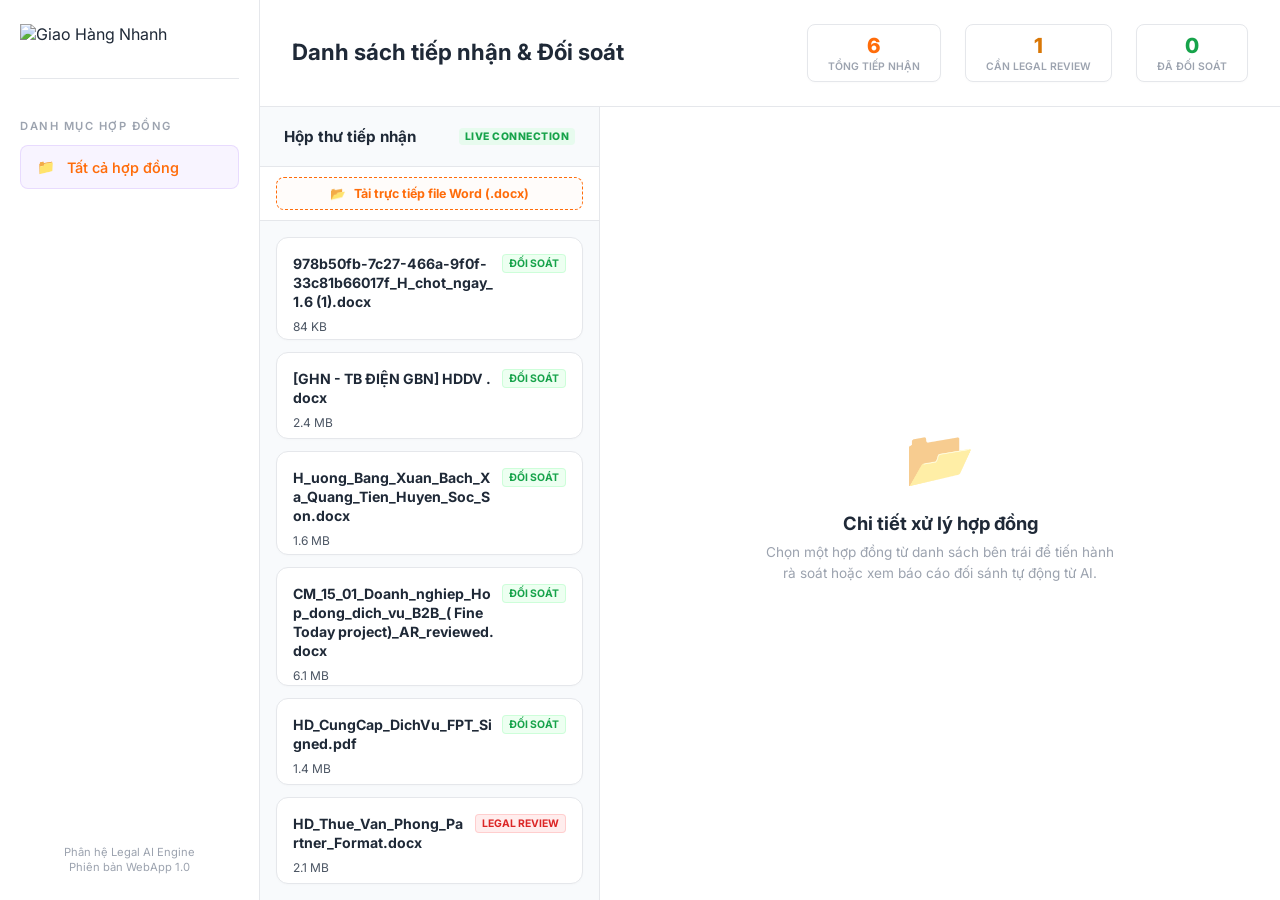
==== index.html @ 80d5a512 "Update template selector labels and map keys to simplified names" ====
<!DOCTYPE html>
<html lang="vi">
<head>
  <meta charset="UTF-8">
  <meta name="viewport" content="width=device-width, initial-scale=1.0">
  <title>GHN Legal AI - Hệ thống đối soát hợp đồng</title>
  <meta name="description" content="Trung tâm quản lý tập trung, tự động phân loại và đối soát hợp đồng thông minh bằng trí tuệ nhân tạo.">
  <link rel="stylesheet" href="styles.css">
</head>
<body>

  <div class="app-container">
    
    <!-- Sidebar Navigation -->
    <aside>
      <div class="brand">
        <!-- Official GHN Logo -->
        <img src="https://cdn.hstatic.net/themes/200000472237/1001423864/14/logo.png?v=2850" alt="Giao Hàng Nhanh" style="height: 38px; width: auto; object-fit: contain;">
      </div>

      <nav>
        <p class="section-title">Danh mục Hợp đồng</p>
        <ul class="nav-menu">
          <li class="active" data-filter="all">
            <button><span>📁</span> Tất cả hợp đồng</button>
          </li>
        </ul>
      </nav>

      <div class="sidebar-footer">
        <p>Phân hệ Legal AI Engine</p>
        <p>Phiên bản WebApp 1.0</p>
      </div>
    </aside>

    <!-- Main Workspace -->
    <main>
      
      <!-- Top Header -->
      <header>
        <div class="header-title">
          <h1>Danh sách tiếp nhận & Đối soát</h1>
        </div>
        
        <div class="stats-overview">
          <div class="stat-box">
            <span class="stat-num" id="total-cnt">0</span>
            <span class="stat-lbl">Tổng tiếp nhận</span>
          </div>
          <div class="stat-box warning">
            <span class="stat-num" id="a-cnt">0</span>
            <span class="stat-lbl">Cần Legal Review</span>
          </div>
          <div class="stat-box success">
            <span class="stat-num" id="b-cnt">0</span>
            <span class="stat-lbl">Đã đối soát</span>
          </div>
        </div>
      </header>

      <!-- Grid layout: Left is List, Right is Work Panel (Compare/Review Details) -->
      <div class="dashboard-grid">
        
        <!-- Left Panel: Received Contracts List -->
        <section class="list-section" aria-label="Danh sách hợp đồng tiếp nhận">
          <div class="section-header">
            <h3>Hộp thư tiếp nhận</h3>
            <span class="live-indicator">LIVE CONNECTION</span>
          </div>
          
          <!-- Direct Word (.docx) File Upload Box -->
          <div class="upload-box-container" style="padding: 10px 16px; border-bottom: 1px solid var(--border-color); background: #ffffff;">
            <label for="docx-upload-input" class="btn-docx-upload" style="display: flex; align-items: center; justify-content: center; gap: 8px; cursor: pointer; width: 100%; text-align: center; border: 1px dashed var(--accent); background: rgba(255, 108, 10, 0.02); color: var(--accent); padding: 8px 12px; border-radius: 8px; font-weight: 700; font-size: 0.78rem; transition: var(--transition);">
              <span>📂</span> Tải trực tiếp file Word (.docx)
            </label>
            <input type="file" id="docx-upload-input" accept=".docx" style="display: none;" />
          </div>

          <div class="contracts-list" id="contracts-list-container">
            <!-- Dynamic contract list items -->
          </div>
        </section>

        <!-- Right Panel: Detailed Work Area -->
        <section class="work-section" aria-label="Chi tiết xử lý và so sánh">
          
          <!-- Default Empty State -->
          <div class="work-empty-state" id="work-empty-state">
            <div class="empty-icon">📂</div>
            <h3>Chi tiết xử lý hợp đồng</h3>
            <p>Chọn một hợp đồng từ danh sách bên trái để tiến hành rà soát hoặc xem báo cáo đối sánh tự động từ AI.</p>
          </div>

          <!-- Group A: Legal Review Needed Panel -->
          <div class="review-panel-a" id="panel-group-a" style="display: none;">
            <div class="panel-header">
              <span class="badge badge-danger">NHÓM (A) • CẦN LEGAL REVIEW</span>
              <h2 id="review-title-a">Hợp đồng mẫu đối tác</h2>
            </div>
            
            <div class="panel-body">
              <div class="warning-box">
                <h4>Lý do AI phân loại vào Nhóm (a):</h4>
                <p id="review-reason-a"></p>
              </div>

              <div class="workflow-status">
                <h3>Nhật ký hành động tự động (Workflow)</h3>
                <div class="timeline" id="review-timeline-a">
                  <!-- Notifications status -->
                </div>
              </div>

              <div class="action-buttons-group">
                <button class="btn btn-primary" onclick="alert('Đã tải xuống tệp hợp đồng nguyên bản để rà soát.')">📥 Tải xuống hợp đồng (.docx)</button>
                <button class="btn btn-secondary" onclick="alert('Hệ thống đã gửi lời nhắc khẩn cấp lần 2 cho Legal Team trên Harawork.')">🔔 Nhắc nhở Legal Team</button>
              </div>
            </div>
          </div>

          <!-- Group B: Compare Template Panel -->
          <div class="review-panel-b" id="panel-group-b" style="display: none;">
            <div class="panel-header-sticky">
              <div class="panel-header-top">
                <span class="badge badge-success">NHÓM (B) • ĐỐI CHIẾU THEO MẪU</span>

              </div>
              <h2 id="review-title-b">HD_CungCap_DichVu_FPT_Signed.pdf</h2>
              
              <!-- Manual Template Selection Dropdown -->
              <div class="manual-template-selector" style="margin-top: 10px; padding: 10px 14px; background: rgba(255, 255, 255, 0.02); border: 1px dashed rgba(255, 255, 255, 0.15); border-radius: 8px; display: flex; align-items: center; justify-content: space-between; gap: 12px;">
                <div style="display: flex; align-items: center; gap: 8px;">
                  <span style="font-size: 0.85rem; font-weight: 700; color: var(--warning);">Mẫu đối chiếu chuẩn:</span>
                  <select id="select-template-type" style="background: #0f101a; color: #fff; border: 1px solid rgba(255,255,255,0.12); padding: 5px 12px; border-radius: 6px; font-family: inherit; font-size: 0.78rem; cursor: pointer; outline: none; transition: var(--transition);">
                    <option value="">-- Chọn Mẫu Hợp Đồng Đối Chiếu --</option>
                    <option value="buu_cuc">Hợp đồng thuê bưu cục</option>
                    <option value="ktc">Hợp đồng thuê KTC</option>
                    <option value="tai">Hợp đồng thuê tải</option>
                    <option value="khach_hang">Hợp đồng khách hàng SME</option>
                    <option value="finetoday">Hợp đồng B2B</option>
                    <option value="non_ecom">Hợp đồng Non-ecom</option>
                  </select>
                </div>
                <span class="badge" id="template-status-badge" style="background: rgba(255, 85, 85, 0.1); color: var(--danger); border: 1px solid rgba(255, 85, 85, 0.2);">Chưa Chọn Mẫu</span>
              </div>
            </div>

            <div class="compare-panel-layout">
              <!-- Sticky Sidebar Navigation -->
              <nav class="compare-side-nav">
                <span class="nav-title">Mục lục kết quả</span>
                <a href="#compare-corp-section" class="nav-item active" data-target="compare-corp-section">
                  <span class="dot"></span>
                  1. Thông tin pháp nhân
                </a>
                <a href="#compare-qty-section" class="nav-item" data-target="compare-qty-section">
                  <span class="dot"></span>
                  2. Định lượng thay đổi
                </a>
                <a href="#compare-diff-section" class="nav-item" data-target="compare-diff-section">
                  <span class="dot"></span>
                  3. Chi tiết nội dung sửa
                </a>
                <a href="#compare-placeholders-section" class="nav-item" data-target="compare-placeholders-section">
                  <span class="dot"></span>
                  4. Thông tin bổ sung
                </a>
              </nav>

              <div class="panel-body-scrollable" id="compare-scroll-body">
              
              <!-- Compare Placeholder Message -->
              <div id="compare-placeholder" style="display: flex; flex-direction: column; align-items: center; justify-content: center; padding: 4rem 2rem; text-align: center; color: var(--text-secondary); background: rgba(255,255,255,0.01); border: 1px dashed var(--border-color); border-radius: 12px; margin-top: 1rem;">
                <div style="font-size: 2.5rem; margin-bottom: 1rem; opacity: 0.5;">📑</div>
                <h4 style="font-size: 1rem; font-weight: 700; margin-bottom: 0.5rem; color: var(--text-primary);">Chưa chọn mẫu hợp đồng đối chiếu</h4>
                <p style="font-size: 0.82rem; max-width: 320px; line-height: 1.5; color: var(--text-muted);">Vui lòng bấm chọn loại mẫu hợp đồng phù hợp từ danh sách thả nổi phía trên để tiến hành đối soát và hiển thị so lệch.</p>
              </div>

              <!-- 1. Corp Info Section -->
              <div class="analysis-section" id="compare-corp-section">
                <h3>1. Đối soát Thông tin Pháp nhân</h3>
                <div class="corp-info-table-container">
                  <table class="corp-info-table">
                    <thead>
                      <tr>
                        <th>Trường thông tin</th>
                        <th>Theo mẫu chuẩn</th>
                        <th>Hợp đồng đối tác gửi</th>
                        <th>Trạng thái</th>
                      </tr>
                    </thead>
                    <tbody id="corp-info-tbody">
                      <!-- Corp info matches -->
                    </tbody>
                  </table>
                </div>
              </div>

              <!-- 2. Quantity changes indicator -->
              <div class="analysis-section" id="compare-qty-section">
                <h3>2. Định lượng thay đổi điều khoản</h3>
                <div class="quantity-overview">
                  <div class="quantity-card">
                    <span class="qty-num" id="qty-total-changes">0</span>
                    <span class="qty-lbl">Tổng điều khoản bị thay đổi</span>
                  </div>
                  <div class="quantity-msg">
                    <p>Hệ thống so sánh Word Compare đã quét và phát hiện các thay đổi so với mẫu hợp đồng chuẩn được chỉ định làm cơ sở đối chiếu.</p>
                  </div>
                </div>
              </div>

              <!-- 3. Split Screen Diff Viewer -->
              <div class="analysis-section" id="compare-diff-section">
                <h3>3. Chi tiết nội dung chỉnh sửa (Highlight Differences)</h3>
                <div class="diff-list" id="diff-list-container">
                  <!-- Split screen diff items -->
                </div>
              </div>

              <!-- 4. Completed Placeholders List -->
              <div class="analysis-section" id="compare-placeholders-section">
                <h3>4. Thông tin & Bảng biểu đã bổ sung/điền thêm</h3>
                <div class="placeholder-fills-list" id="placeholders-list-container">
                  <!-- Dynamic list of filled placeholders -->
                </div>
              </div>

            </div>
          </div>
        </div>

        </section>

      </div>
    </main>

  </div>

  <!-- JavaScript and Database -->
  <script src="https://cdnjs.cloudflare.com/ajax/libs/mammoth/1.6.0/mammoth.browser.min.js"></script>
  <script src="mock_db.js"></script>
  <script src="app.js"></script>
</body>
</html>
---- styles.css ----
/* ==========================================================================
   DESIGN SYSTEM & VARIABLES - GHN REBRANDED (LIGHT FLAT MODE)
   ========================================================================== */
@import url('https://fonts.googleapis.com/css2?family=Inter:wght@300;400;500;600;700;800&display=swap');

:root {
  --bg-dark: #f4f6f8;
  --bg-sidebar: #ffffff;
  --bg-panel: #ffffff;
  --border-color: #e5e7eb;
  --border-hover: #d1d5db;
  
  --text-primary: #1f2937;
  --text-secondary: #4b5563;
  --text-muted: #9ca3af;
  
  --accent: #ff6c0a;        /* GHN Blaze Orange */
  --accent-blue: #006fae;   /* GHN Deep Cerulean Blue */
  --accent-yellow: #fffd56; /* GHN Gorse Yellow */
  
  --success: #16a34a;       /* Light mode success green */
  --warning: #d97706;       /* Light mode warning orange/yellow */
  --danger: #dc2626;        /* Light mode danger red */
  
  --font-main: 'Inter', system-ui, sans-serif;
  --transition: all 0.2s cubic-bezier(0.4, 0, 0.2, 1);
}

/* ==========================================================================
   BASE & RESET
   ========================================================================== */
* {
  box-sizing: border-box;
  margin: 0;
  padding: 0;
}

body {
  font-family: var(--font-main);
  background-color: var(--bg-dark);
  color: var(--text-primary);
  min-height: 100vh;
  overflow: hidden; /* App controls its own scroll */
  position: relative;
}

/* Custom Scrollbars for Light Mode */
::-webkit-scrollbar {
  width: 6px;
  height: 6px;
}
::-webkit-scrollbar-track {
  background: rgba(0, 0, 0, 0.02);
}
::-webkit-scrollbar-thumb {
  background: rgba(0, 0, 0, 0.12);
  border-radius: 3px;
}
::-webkit-scrollbar-thumb:hover {
  background: rgba(0, 0, 0, 0.22);
}

/* ==========================================================================
   LAYOUT STRUCTURE
   ========================================================================== */
.app-container {
  display: grid;
  grid-template-columns: 260px 1fr;
  height: 100vh;
  overflow: hidden;
}

/* Sidebar */
aside {
  background-color: var(--bg-sidebar);
  border-right: 1px solid var(--border-color);
  padding: 1.5rem 1.25rem;
  display: flex;
  flex-direction: column;
  height: 100vh;
}

.brand {
  display: flex;
  align-items: center;
  gap: 0.75rem;
  margin-bottom: 2.5rem;
  padding-bottom: 1rem;
  border-bottom: 1px solid var(--border-color);
}

.section-title {
  font-size: 0.7rem;
  text-transform: uppercase;
  letter-spacing: 1.5px;
  color: var(--text-muted);
  margin-bottom: 0.75rem;
  font-weight: 600;
}

.nav-menu {
  list-style: none;
  display: flex;
  flex-direction: column;
  gap: 0.5rem;
}

.nav-menu li button {
  width: 100%;
  padding: 0.75rem 1rem;
  border-radius: 8px;
  background: transparent;
  border: 1px solid transparent;
  color: var(--text-secondary);
  font-family: var(--font-main);
  font-size: 0.9rem;
  font-weight: 550;
  text-align: left;
  cursor: pointer;
  display: flex;
  align-items: center;
  gap: 0.75rem;
  transition: var(--transition);
}

.nav-menu li button:hover {
  background: rgba(255, 255, 255, 0.03);
  color: var(--text-primary);
}

.nav-menu li.active button {
  background: rgba(189, 147, 249, 0.1);
  border-color: rgba(189, 147, 249, 0.25);
  color: var(--accent);
}

.sidebar-footer {
  margin-top: auto;
  font-size: 0.7rem;
  color: var(--text-muted);
  border-top: 1px solid rgba(255, 255, 255, 0.03);
  padding-top: 1rem;
  text-align: center;
  line-height: 1.4;
}

/* Main Workspace */
main {
  display: flex;
  flex-direction: column;
  height: 100vh;
  overflow: hidden;
}

/* Header */
header {
  padding: 1.5rem 2rem;
  border-bottom: 1px solid var(--border-color);
  display: flex;
  justify-content: space-between;
  align-items: center;
  background-color: #ffffff;
}

.header-title h1 {
  font-size: 1.4rem;
  font-weight: 700;
  margin-bottom: 0.25rem;
}

.header-title p {
  font-size: 0.85rem;
  color: var(--text-secondary);
}

.stats-overview {
  display: flex;
  gap: 1.5rem;
}

.stat-box {
  background: #ffffff;
  border: 1px solid var(--border-color);
  border-radius: 8px;
  padding: 0.5rem 1.25rem;
  display: flex;
  flex-direction: column;
  align-items: center;
  min-width: 110px;
  box-shadow: 0 1px 3px rgba(0, 0, 0, 0.02);
}

.stat-num {
  font-size: 1.3rem;
  font-weight: 800;
  color: var(--accent);
}

.stat-box.warning .stat-num { color: var(--warning); }
.stat-box.success .stat-num { color: var(--success); }

.stat-lbl {
  font-size: 0.65rem;
  color: var(--text-muted);
  text-transform: uppercase;
  font-weight: 600;
  margin-top: 2px;
}

/* Dashboard Grid split */
.dashboard-grid {
  display: grid;
  grid-template-columns: 340px 1fr;
  flex-grow: 1;
  overflow: hidden;
}

/* Left panel - Inbox */
.list-section {
  border-right: 1px solid var(--border-color);
  display: flex;
  flex-direction: column;
  overflow: hidden;
  background: #f8fafc;
}

.list-section .section-header {
  padding: 1.25rem 1.5rem;
  border-bottom: 1px solid var(--border-color);
  display: flex;
  justify-content: space-between;
  align-items: center;
}

.list-section h3 {
  font-size: 0.95rem;
  font-weight: 700;
}

.live-indicator {
  font-size: 0.65rem;
  font-weight: 800;
  color: var(--success);
  background: rgba(80, 250, 123, 0.1);
  padding: 2px 6px;
  border-radius: 4px;
  letter-spacing: 0.5px;
  animation: pulse 2s infinite alternate;
}

@keyframes pulse {
  from { opacity: 0.6; }
  to { opacity: 1; }
}

.contracts-list {
  padding: 1rem;
  overflow-y: auto;
  display: flex;
  flex-direction: column;
  gap: 0.75rem;
  flex-grow: 1;
}

/* Contract Item Card */
.contract-card {
  background: #ffffff;
  border: 1px solid var(--border-color);
  border-radius: 12px;
  padding: 1rem;
  cursor: pointer;
  transition: var(--transition);
  position: relative;
  overflow: hidden;
  box-shadow: 0 1px 2px rgba(0, 0, 0, 0.02);
}

.contract-card:hover {
  background: #fafafa;
  border-color: var(--border-hover);
  transform: translateY(-2px);
  box-shadow: 0 4px 10px rgba(0, 0, 0, 0.04);
}

.contract-card.active {
  background: rgba(255, 108, 10, 0.03);
  border-color: rgba(255, 108, 10, 0.25);
  box-shadow: 0 4px 15px rgba(255, 108, 10, 0.06);
}

.contract-card.active::before {
  content: "";
  position: absolute;
  left: 0;
  top: 0;
  bottom: 0;
  width: 4px;
  background: var(--accent);
}

.card-header-row {
  display: flex;
  justify-content: space-between;
  align-items: flex-start;
  margin-bottom: 0.5rem;
  gap: 8px;
}

.contract-name {
  font-size: 0.88rem;
  font-weight: 700;
  line-height: 1.35;
  word-break: break-all;
}

.badge {
  font-size: 0.65rem;
  font-weight: 700;
  padding: 2px 6px;
  border-radius: 4px;
  text-transform: uppercase;
  white-space: nowrap;
}

.badge-danger {
  background: rgba(255, 85, 85, 0.1);
  color: var(--danger);
  border: 1px solid rgba(255, 85, 85, 0.2);
}

.badge-success {
  background: rgba(80, 250, 123, 0.1);
  color: var(--success);
  border: 1px solid rgba(80, 250, 123, 0.2);
}

.card-meta {
  display: flex;
  flex-direction: column;
  gap: 2px;
  font-size: 0.75rem;
  color: var(--text-secondary);
}

.card-sender {
  white-space: nowrap;
  overflow: hidden;
  text-overflow: ellipsis;
  max-width: 280px;
}

/* Right Panel - Work Section */
.work-section {
  overflow: hidden;
  display: flex;
  flex-direction: column;
  background: var(--bg-panel);
}

/* Empty State */
.work-empty-state {
  display: flex;
  flex-direction: column;
  justify-content: center;
  align-items: center;
  height: 100%;
  padding: 3rem;
  text-align: center;
  color: var(--text-secondary);
}

.empty-icon {
  font-size: 3.5rem;
  margin-bottom: 1.25rem;
  opacity: 0.6;
}

.work-empty-state h3 {
  font-size: 1.15rem;
  font-weight: 700;
  margin-bottom: 0.5rem;
  color: var(--text-primary);
}

.work-empty-state p {
  font-size: 0.85rem;
  max-width: 360px;
  line-height: 1.5;
  color: var(--text-muted);
}

/* Common panels style */
.review-panel-a, .review-panel-b {
  display: flex;
  flex-direction: column;
  height: 100%;
  overflow: hidden;
}

.panel-header {
  padding: 1.5rem 2rem;
  border-bottom: 1px solid var(--border-color);
}

.panel-header h2 {
  font-size: 1.35rem;
  font-weight: 700;
  margin-top: 0.5rem;
  margin-bottom: 0.25rem;
}

.meta-info {
  font-size: 0.8rem;
  color: var(--text-secondary);
}

.panel-body {
  padding: 2rem;
  overflow-y: auto;
  flex-grow: 1;
}

/* Group A components */
.warning-box {
  background: rgba(220, 38, 38, 0.05);
  border: 1px solid rgba(220, 38, 38, 0.15);
  border-radius: 12px;
  padding: 1.25rem;
  margin-bottom: 2rem;
}

.warning-box h4 {
  color: var(--danger);
  font-size: 0.95rem;
  font-weight: 700;
  margin-bottom: 0.5rem;
}

.warning-box p {
  font-size: 0.88rem;
  line-height: 1.6;
  color: var(--text-secondary);
}

.workflow-status h3 {
  font-size: 1rem;
  font-weight: 700;
  margin-bottom: 1.25rem;
}

.timeline {
  display: flex;
  flex-direction: column;
  gap: 1.5rem;
  position: relative;
  padding-left: 1.5rem;
}

.timeline::before {
  content: "";
  position: absolute;
  left: 5px;
  top: 5px;
  bottom: 5px;
  width: 2px;
  background: rgba(0, 0, 0, 0.06);
}

.timeline-item {
  position: relative;
}

.timeline-item::before {
  content: "";
  position: absolute;
  left: -20px;
  top: 5px;
  width: 10px;
  height: 10px;
  border-radius: 50%;
  background: var(--accent);
  border: 2px solid var(--bg-panel);
}

.timeline-item.success::before {
  background: var(--success);
}

.timeline-title {
  font-size: 0.88rem;
  font-weight: 700;
  margin-bottom: 0.15rem;
}

.timeline-desc {
  font-size: 0.8rem;
  color: var(--text-secondary);
}

.action-buttons-group {
  margin-top: 2.5rem;
  display: flex;
  gap: 1rem;
}

.btn {
  padding: 0.75rem 1.5rem;
  border-radius: 8px;
  border: none;
  font-family: var(--font-main);
  font-size: 0.85rem;
  font-weight: 600;
  cursor: pointer;
  transition: var(--transition);
}

.btn-primary {
  background: var(--accent);
  color: #ffffff;
}

.btn-primary:hover {
  background: #e05c05;
  box-shadow: 0 4px 12px rgba(255, 108, 10, 0.2);
}

.btn-secondary {
  background: #ffffff;
  color: var(--accent-blue);
  border: 1px solid var(--accent-blue);
}

.btn-secondary:hover {
  background: rgba(0, 110, 174, 0.05);
}

/* Group B components */
.panel-header-sticky {
  padding: 1.5rem 2rem;
  border-bottom: 1px solid var(--border-color);
  background: #ffffff;
  z-index: 5;
}

.panel-header-top {
  display: flex;
  justify-content: space-between;
  align-items: center;
  margin-bottom: 0.5rem;
}

.panel-actions {
  display: flex;
  gap: 0.75rem;
}

.btn-icon {
  background: rgba(255, 255, 255, 0.04);
  border: 1px solid var(--border-color);
  color: var(--text-primary);
  padding: 0.5rem 1rem;
  border-radius: 8px;
  font-family: var(--font-main);
  font-size: 0.8rem;
  font-weight: 600;
  cursor: pointer;
  transition: var(--transition);
}

.btn-icon:hover {
  background: rgba(255, 255, 255, 0.08);
  border-color: var(--border-hover);
}

.panel-body-scrollable {
  padding: 2rem;
  overflow-y: auto;
  flex-grow: 1;
  display: flex;
  flex-direction: column;
  gap: 2.5rem;
}

.analysis-section h3 {
  font-size: 1rem;
  font-weight: 700;
  margin-bottom: 1rem;
  border-left: 3px solid var(--accent);
  padding-left: 0.5rem;
}

/* Corp Info matches */
.corp-info-table-container {
  background: rgba(255, 255, 255, 0.01);
  border: 1px solid var(--border-color);
  border-radius: 12px;
  overflow: hidden;
}

.corp-info-table {
  width: 100%;
  border-collapse: collapse;
  text-align: left;
}

.corp-info-table th, .corp-info-table td {
  padding: 0.9rem 1.25rem;
  font-size: 0.85rem;
  border-bottom: 1px solid var(--border-color);
}

.corp-info-table th {
  background: #f8fafc;
  color: var(--text-secondary);
  font-weight: 600;
}

.corp-info-table td {
  color: var(--text-primary);
}

.corp-info-table tr:last-child td {
  border-bottom: none;
}

.corp-match-badge {
  font-size: 0.75rem;
  font-weight: 700;
  display: inline-flex;
  align-items: center;
  gap: 4px;
}

.corp-match-badge.success { color: var(--success); }
.corp-match-badge.danger { color: var(--danger); }

/* Quantity statistics */
.quantity-overview {
  display: flex;
  gap: 1.5rem;
  align-items: center;
  background: rgba(255, 255, 255, 0.01);
  border: 1px solid var(--border-color);
  border-radius: 12px;
  padding: 1.25rem;
}

.quantity-card {
  text-align: center;
  background: rgba(255, 108, 10, 0.06);
  border: 1px solid rgba(255, 108, 10, 0.15);
  border-radius: 8px;
  padding: 0.5rem 1.25rem;
  min-width: 80px;
}

.qty-num {
  font-size: 1.8rem;
  font-weight: 800;
  color: var(--accent);
  line-height: 1;
}

.qty-lbl {
  font-size: 0.55rem;
  color: var(--text-muted);
  text-transform: uppercase;
  font-weight: 700;
  display: block;
  margin-top: 4px;
}

.quantity-msg {
  font-size: 0.85rem;
  color: var(--text-secondary);
  line-height: 1.5;
}

/* Split Screen Diff details */
.diff-list {
  display: flex;
  flex-direction: column;
  gap: 2rem;
}

.diff-card {
  background: rgba(255, 255, 255, 0.015);
  border: 1px solid var(--border-color);
  border-radius: 16px;
  overflow: hidden;
}

.diff-card-header {
  background: rgba(255, 255, 255, 0.02);
  padding: 0.75rem 1.25rem;
  font-size: 0.85rem;
  font-weight: 700;
  border-bottom: 1px solid var(--border-color);
  color: var(--accent);
}

.diff-split-columns {
  display: grid;
  grid-template-columns: 1fr 1fr;
  border-bottom: 1px solid var(--border-color);
}

.diff-col {
  padding: 1.25rem;
  font-size: 0.82rem;
  line-height: 1.6;
}

.diff-col:first-child {
  border-right: 1px solid var(--border-color);
  background: rgba(255, 255, 255, 0.005);
}

.diff-col-lbl {
  font-size: 0.65rem;
  text-transform: uppercase;
  color: var(--text-muted);
  font-weight: 700;
  margin-bottom: 0.5rem;
  display: block;
}

.diff-text {
  font-family: var(--font-main);
  font-size: 0.88rem;
  line-height: 1.6;
  color: var(--text-primary);
  background: #f8fafc;
  padding: 1.25rem;
  border-radius: 8px;
  border: 1px solid var(--border-color);
  white-space: pre-wrap;
  min-height: 120px;
}

.diff-del {
  background: #ffeef0; /* soft light red */
  color: #b31d28; /* dark red */
  text-decoration: line-through;
  padding: 1px 4px;
  border-radius: 3px;
  font-weight: 500;
}

.diff-ins {
  background: #e6ffed; /* soft light green */
  color: #1b6d2e; /* dark green */
  text-decoration: underline;
  padding: 1px 4px;
  border-radius: 3px;
  font-weight: 650;
}

.manual-template-selector select {
  font-family: var(--font-main);
  background: #ffffff;
  color: var(--text-primary);
  border: 1px solid var(--border-color);
  padding: 6px 12px;
  border-radius: 6px;
  cursor: pointer;
  outline: none;
  font-size: 0.8rem;
  transition: var(--transition);
}

.manual-template-selector select:hover {
  border-color: var(--border-hover);
  background: #fafafa;
}

.manual-template-selector select:focus {
  border-color: var(--accent);
  box-shadow: 0 0 0 2px rgba(255, 108, 10, 0.15);
}



/* Responsive */
@media (max-width: 1200px) {
  .app-container {
    grid-template-columns: 1fr;
  }
  
  aside {
    height: auto;
    border-right: none;
    border-bottom: 1px solid var(--border-color);
  }
  
  .brand {
    margin-bottom: 1rem;
  }
  
  .nav-menu {
    flex-direction: row;
    flex-wrap: wrap;
  }
  
  main {
    height: auto;
    max-height: none;
  }
  
  .dashboard-grid {
    grid-template-columns: 1fr;
    height: auto;
    overflow: visible;
  }
  
  .list-section {
    border-right: none;
    border-bottom: 1px solid var(--border-color);
    max-height: 400px;
  }
  
  .work-section {
    min-height: 500px;
    max-height: none;
  }
}

@media (max-width: 768px) {
  header {
    flex-direction: column;
    align-items: flex-start;
    gap: 1rem;
  }
  
  .diff-split-columns {
    grid-template-columns: 1fr;
  }
  
  .diff-col:first-child {
    border-right: none;
    border-bottom: 1px solid var(--border-color);
  }
}

/* Placeholder Fills styles */
.placeholder-fills-list {
  display: flex;
  flex-direction: column;
  gap: 12px;
  margin-top: 1rem;
}

.placeholder-fill-card {
  background: #ffffff;
  border: 1px solid var(--border-color);
  border-radius: 8px;
  padding: 12px 16px;
  display: flex;
  flex-direction: column;
  gap: 8px;
  transition: var(--transition);
}

.placeholder-fill-card:hover {
  border-color: var(--border-hover);
  box-shadow: 0 4px 12px rgba(0, 0, 0, 0.02);
}

.placeholder-fill-header {
  display: flex;
  justify-content: space-between;
  align-items: center;
  font-size: 0.8rem;
  font-weight: 700;
  color: var(--text-primary);
  border-bottom: 1px solid var(--border-color);
  padding-bottom: 6px;
}

.placeholder-fill-badge {
  background: rgba(22, 163, 74, 0.05);
  color: var(--success);
  font-size: 0.7rem;
  font-weight: 600;
  padding: 2px 8px;
  border-radius: 9999px;
  border: 1px solid rgba(22, 163, 74, 0.15);
  text-transform: none;
}

.placeholder-val-row {
  display: flex;
  font-size: 0.8rem;
  line-height: 1.45;
}

.placeholder-val-row .lbl {
  width: 90px;
  color: var(--text-muted);
  font-weight: 600;
  flex-shrink: 0;
}

.placeholder-val-row .val {
  color: var(--text-primary);
  word-break: break-all;
}

.placeholder-val-row .val.template {
  color: var(--text-muted);
  font-style: italic;
}

.placeholder-val-row .val.filled {
  color: var(--success);
  font-weight: 600;
}

/* Sidebar Navigation for Comparison Panel */
.compare-panel-layout {
  display: flex;
  flex-direction: row;
  flex-grow: 1;
  overflow: hidden;
  position: relative;
  height: calc(100% - 150px);
}

.compare-side-nav {
  width: 220px;
  flex-shrink: 0;
  border-right: 1px solid var(--border-color);
  background: rgba(15, 16, 26, 0.4);
  padding: 1.5rem 1rem;
  display: flex;
  flex-direction: column;
  gap: 0.5rem;
  overflow-y: auto;
}

.compare-side-nav .nav-title {
  font-size: 0.7rem;
  font-weight: 700;
  color: var(--text-muted);
  text-transform: uppercase;
  letter-spacing: 0.05em;
  padding-left: 0.5rem;
  margin-bottom: 0.5rem;
}

.compare-side-nav .nav-item {
  display: flex;
  align-items: center;
  gap: 10px;
  padding: 10px 12px;
  border-radius: 8px;
  font-size: 0.8rem;
  font-weight: 600;
  color: var(--text-secondary);
  text-decoration: none;
  transition: var(--transition);
  cursor: pointer;
}

.compare-side-nav .nav-item:hover {
  background: rgba(255, 255, 255, 0.03);
  color: var(--text-primary);
}

.compare-side-nav .nav-item.active {
  background: rgba(255, 114, 94, 0.08);
  color: var(--accent);
}

.compare-side-nav .nav-item .dot {
  width: 6px;
  height: 6px;
  border-radius: 50%;
  background: transparent;
  transition: var(--transition);
}

.compare-side-nav .nav-item.active .dot {
  background: var(--accent);
}
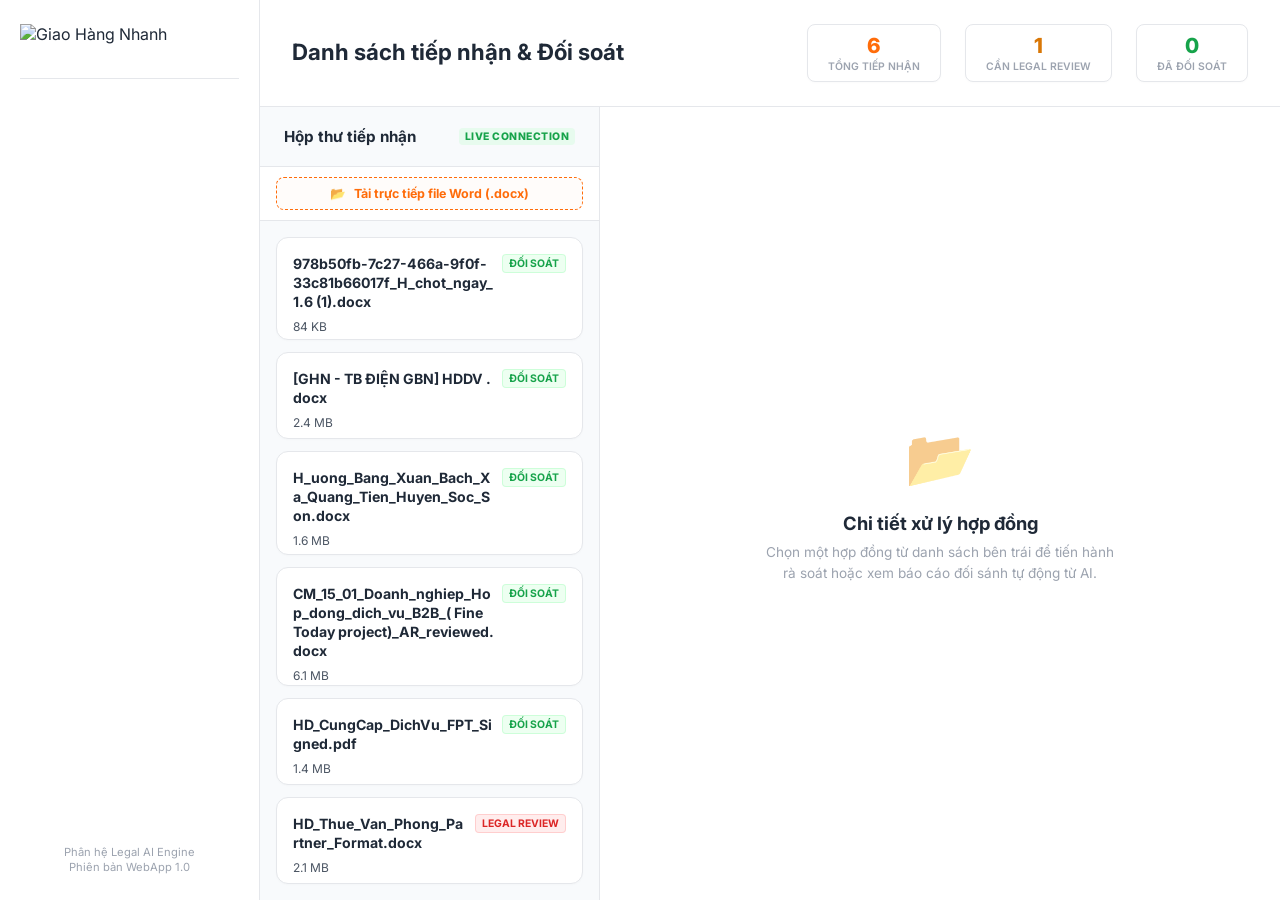
==== commit 27b3cef5: "Remove redundant navigation menu from sidebar" ====
--- a/index.html
+++ b/index.html
@@ -18,14 +18,6 @@
         <img src="https://cdn.hstatic.net/themes/200000472237/1001423864/14/logo.png?v=2850" alt="Giao Hàng Nhanh" style="height: 38px; width: auto; object-fit: contain;">
       </div>
 
-      <nav>
-        <p class="section-title">Danh mục Hợp đồng</p>
-        <ul class="nav-menu">
-          <li class="active" data-filter="all">
-            <button><span>📁</span> Tất cả hợp đồng</button>
-          </li>
-        </ul>
-      </nav>
 
       <div class="sidebar-footer">
         <p>Phân hệ Legal AI Engine</p>
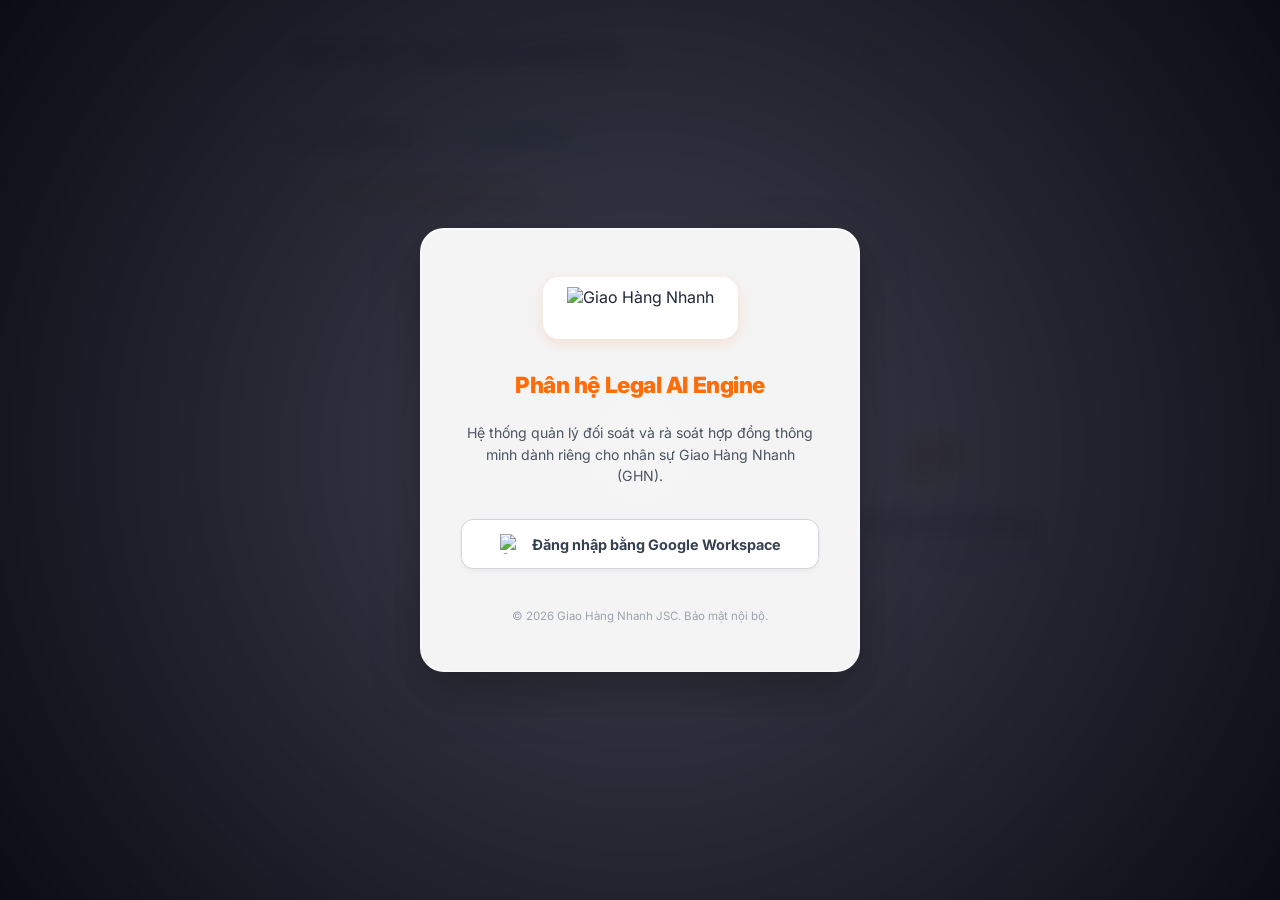
==== commit 96498808: "Add GHN login simulation and role-based permissions control" ====
--- a/index.html
+++ b/index.html
@@ -20,6 +20,20 @@
 
 
       <div class="sidebar-footer">
+        <!-- Logged in User Profile Section -->
+        <div id="user-profile-section" class="user-profile-section" style="display: none;">
+          <div class="user-info-row">
+            <div id="user-avatar" class="user-avatar">?</div>
+            <div class="user-details">
+              <span id="user-display-name" class="user-name">Chưa đăng nhập</span>
+              <span id="user-display-role" class="role-badge">Chưa xác định</span>
+            </div>
+            <button id="btn-logout" class="btn-logout" title="Đăng xuất">
+              <svg xmlns="http://www.w3.org/2000/svg" viewBox="0 0 24 24" width="16" height="16" fill="currentColor"><path d="M5 22C4.44772 22 4 21.5523 4 21V3C4 2.44772 4.44772 2 5 2H19C19.5523 2 20 2.44772 20 3V6H18V4H6V20H18V18H20V21C20 21.5523 19.5523 22 19 22H5ZM16 16V13H11V11H16V8L21 12L16 16Z"></path></svg>
+            </button>
+          </div>
+        </div>
+
         <p>Phân hệ Legal AI Engine</p>
         <p>Phiên bản WebApp 1.0</p>
       </div>
@@ -229,6 +243,79 @@
 
   </div>
 
+  <!-- Login Overlay -->
+  <div id="login-overlay" class="login-overlay" style="display: none;">
+    <div class="login-card">
+      <div class="login-logo-container">
+        <img src="https://cdn.hstatic.net/themes/200000472237/1001423864/14/logo.png?v=2850" alt="Giao Hàng Nhanh" class="login-logo">
+      </div>
+      <h2>Phân hệ Legal AI Engine</h2>
+      <p class="login-subtitle">Hệ thống quản lý đối soát và rà soát hợp đồng thông minh dành riêng cho nhân sự Giao Hàng Nhanh (GHN).</p>
+      
+      <button id="btn-google-login" class="btn-google-login">
+        <img src="https://www.gstatic.com/images/branding/product/1x/gsa_512dp.png" alt="Google Logo" class="g-icon">
+        <span>Đăng nhập bằng Google Workspace</span>
+      </button>
+      
+      <div class="login-footer">
+        <p>© 2026 Giao Hàng Nhanh JSC. Bảo mật nội bộ.</p>
+      </div>
+    </div>
+  </div>
+
+  <!-- Simulated Google OAuth Account Chooser Modal -->
+  <div id="oauth-modal" class="oauth-modal" style="display: none;">
+    <div class="oauth-card">
+      <div class="oauth-header">
+        <img src="https://www.gstatic.com/images/branding/product/1x/gsa_512dp.png" alt="Google Logo" style="height: 24px;">
+        <h3>Đăng nhập bằng tài khoản Google</h3>
+        <p>để tiếp tục đến ghn.vn</p>
+      </div>
+      
+      <div class="oauth-body">
+        <div class="account-list">
+          <div class="account-item" data-email="admin@ghn.vn" data-name="Nguyễn Hữu Nam" data-avatar="NHN" data-role="admin">
+            <div class="account-avatar admin">NHN</div>
+            <div class="account-details">
+              <span class="account-name">Nguyễn Hữu Nam <span class="badge-role admin">Admin</span></span>
+              <span class="account-email">admin@ghn.vn</span>
+            </div>
+          </div>
+          
+          <div class="account-item" data-email="reviewer@ghn.vn" data-name="Trần Thị Mai" data-avatar="TTM" data-role="reviewer">
+            <div class="account-avatar reviewer">TTM</div>
+            <div class="account-details">
+              <span class="account-name">Trần Thị Mai <span class="badge-role reviewer">Reviewer</span></span>
+              <span class="account-email">reviewer@ghn.vn</span>
+            </div>
+          </div>
+          
+          <div class="account-item" data-email="sale@ghn.vn" data-name="Lê Văn An" data-avatar="LVA" data-role="sale">
+            <div class="account-avatar sale">LVA</div>
+            <div class="account-details">
+              <span class="account-name">Lê Văn An <span class="badge-role sale">Business User</span></span>
+              <span class="account-email">sale@ghn.vn</span>
+            </div>
+          </div>
+        </div>
+        
+        <div class="oauth-divider">Hoặc</div>
+        
+        <div class="custom-login-form">
+          <div style="display: flex; gap: 8px;">
+            <input type="email" id="custom-email-input" placeholder="nhanvien@ghn.vn" style="flex-grow: 1; padding: 10px; border: 1px solid #e5e7eb; border-radius: 6px; font-family: inherit; font-size: 0.85rem; outline: none;">
+            <button id="btn-custom-login-submit" style="background: #ff6c0a; color: #fff; border: none; padding: 10px 16px; border-radius: 6px; font-family: inherit; font-size: 0.85rem; font-weight: 700; cursor: pointer;">Đăng nhập</button>
+          </div>
+          <p id="custom-login-error" class="error-msg" style="color: var(--danger); font-size: 0.72rem; margin-top: 6px; display: none; text-align: left; font-weight: 600;">Chỉ chấp nhận email tên miền @ghn.vn!</p>
+        </div>
+      </div>
+      
+      <div class="oauth-footer">
+        <button id="btn-oauth-cancel" class="btn-cancel">Hủy bỏ</button>
+      </div>
+    </div>
+  </div>
+
   <!-- JavaScript and Database -->
   <script src="https://cdnjs.cloudflare.com/ajax/libs/mammoth/1.6.0/mammoth.browser.min.js"></script>
   <script src="mock_db.js"></script>
--- a/styles.css
+++ b/styles.css
@@ -983,3 +983,435 @@
 .compare-side-nav .nav-item.active .dot {
   background: var(--accent);
 }
+
+/* ==========================================================================
+   AUTHENTICATION & LOGIN PORTAL (PREMIUM GLASSMORPHISM)
+   ========================================================================== */
+.login-overlay {
+  position: fixed;
+  top: 0;
+  left: 0;
+  width: 100vw;
+  height: 100vh;
+  background: radial-gradient(circle at 50% 50%, rgba(30, 32, 50, 0.85), #0b0c15 100%);
+  backdrop-filter: blur(12px);
+  -webkit-backdrop-filter: blur(12px);
+  display: flex;
+  justify-content: center;
+  align-items: center;
+  z-index: 9999;
+  animation: fadeIn 0.4s ease-out;
+}
+
+.login-card {
+  background: rgba(255, 255, 255, 0.95);
+  border: 1px solid rgba(255, 255, 255, 0.5);
+  box-shadow: 0 20px 50px rgba(0, 0, 0, 0.3), inset 0 0 0 1px rgba(255, 255, 255, 0.6);
+  border-radius: 24px;
+  width: 440px;
+  padding: 3rem 2.5rem;
+  text-align: center;
+  color: #1f2937;
+  display: flex;
+  flex-direction: column;
+  align-items: center;
+  gap: 1.5rem;
+  transform: translateY(0);
+  animation: slideUp 0.5s cubic-bezier(0.16, 1, 0.3, 1);
+}
+
+.login-logo-container {
+  background: #ffffff;
+  padding: 10px 24px;
+  border-radius: 16px;
+  box-shadow: 0 4px 15px rgba(255, 108, 10, 0.15);
+  display: flex;
+  justify-content: center;
+  align-items: center;
+  margin-bottom: 0.5rem;
+}
+
+.login-logo {
+  height: 42px;
+  width: auto;
+  object-fit: contain;
+}
+
+.login-card h2 {
+  font-size: 1.4rem;
+  font-weight: 850;
+  color: #ff6c0a;
+  letter-spacing: -0.02em;
+  margin: 0;
+}
+
+.login-subtitle {
+  font-size: 0.88rem;
+  line-height: 1.55;
+  color: #4b5563;
+  margin: 0 0 0.5rem 0;
+}
+
+.btn-google-login {
+  display: flex;
+  align-items: center;
+  justify-content: center;
+  gap: 12px;
+  width: 100%;
+  padding: 0.88rem 1.5rem;
+  background: #ffffff;
+  border: 1px solid #d1d5db;
+  border-radius: 12px;
+  color: #374151;
+  font-family: var(--font-main);
+  font-size: 0.9rem;
+  font-weight: 700;
+  cursor: pointer;
+  box-shadow: 0 2px 4px rgba(0, 0, 0, 0.05);
+  transition: all 0.25s cubic-bezier(0.4, 0, 0.2, 1);
+}
+
+.btn-google-login:hover {
+  background: #f9fafb;
+  border-color: #9ca3af;
+  box-shadow: 0 4px 12px rgba(0, 0, 0, 0.08);
+  transform: translateY(-1px);
+}
+
+.btn-google-login:active {
+  transform: translateY(1px);
+}
+
+.btn-google-login .g-icon {
+  height: 20px;
+  width: 20px;
+}
+
+.login-footer {
+  font-size: 0.72rem;
+  color: #9ca3af;
+  margin-top: 1rem;
+}
+
+/* Simulated OAuth Dialog Modal */
+.oauth-modal {
+  position: fixed;
+  top: 0;
+  left: 0;
+  width: 100vw;
+  height: 100vh;
+  background: rgba(0, 0, 0, 0.5);
+  backdrop-filter: blur(4px);
+  -webkit-backdrop-filter: blur(4px);
+  display: flex;
+  justify-content: center;
+  align-items: center;
+  z-index: 10000;
+  animation: fadeIn 0.3s ease-out;
+}
+
+.oauth-card {
+  background: #ffffff;
+  border-radius: 16px;
+  width: 420px;
+  box-shadow: 0 12px 30px rgba(0, 0, 0, 0.3);
+  padding: 2.25rem 2rem 1.5rem 2rem;
+  text-align: center;
+  font-family: Roboto, Arial, sans-serif;
+  animation: scaleIn 0.3s cubic-bezier(0.16, 1, 0.3, 1);
+}
+
+.oauth-header {
+  margin-bottom: 1.5rem;
+}
+
+.oauth-header h3 {
+  font-family: inherit;
+  font-size: 1.35rem;
+  font-weight: 500;
+  color: #202124;
+  margin-top: 0.75rem;
+  margin-bottom: 0.25rem;
+}
+
+.oauth-header p {
+  font-size: 0.88rem;
+  color: #5f6368;
+  margin: 0;
+}
+
+.oauth-body {
+  margin-bottom: 1.5rem;
+}
+
+.account-list {
+  display: flex;
+  flex-direction: column;
+  border: 1px solid #dadce0;
+  border-radius: 8px;
+  overflow: hidden;
+  margin-bottom: 1rem;
+}
+
+.account-item {
+  display: flex;
+  align-items: center;
+  gap: 14px;
+  padding: 12px 16px;
+  border-bottom: 1px solid #dadce0;
+  cursor: pointer;
+  transition: background 0.2s;
+  text-align: left;
+}
+
+.account-item:last-child {
+  border-bottom: none;
+}
+
+.account-item:hover {
+  background: #f8f9fa;
+}
+
+.account-avatar {
+  width: 36px;
+  height: 36px;
+  border-radius: 50%;
+  display: flex;
+  align-items: center;
+  justify-content: center;
+  color: #fff;
+  font-weight: 700;
+  font-size: 0.78rem;
+}
+
+.account-avatar.admin { background-color: #ea4335; }
+.account-avatar.reviewer { background-color: #4285f4; }
+.account-avatar.sale { background-color: #34a853; }
+
+.account-details {
+  display: flex;
+  flex-direction: column;
+}
+
+.account-name {
+  font-size: 0.88rem;
+  font-weight: 600;
+  color: #3c4043;
+  display: flex;
+  align-items: center;
+  gap: 6px;
+}
+
+.account-email {
+  font-size: 0.78rem;
+  color: #5f6368;
+}
+
+.badge-role {
+  font-size: 0.62rem;
+  padding: 1px 6px;
+  border-radius: 9999px;
+  font-weight: 700;
+  text-transform: uppercase;
+}
+
+.badge-role.admin {
+  background: rgba(234, 67, 53, 0.1);
+  color: #ea4335;
+  border: 1px solid rgba(234, 67, 53, 0.2);
+}
+
+.badge-role.reviewer {
+  background: rgba(66, 133, 244, 0.1);
+  color: #4285f4;
+  border: 1px solid rgba(66, 133, 244, 0.2);
+}
+
+.badge-role.sale {
+  background: rgba(52, 168, 83, 0.1);
+  color: #34a853;
+  border: 1px solid rgba(52, 168, 83, 0.2);
+}
+
+.oauth-divider {
+  font-size: 0.75rem;
+  color: #5f6368;
+  display: flex;
+  align-items: center;
+  margin: 1rem 0;
+}
+
+.oauth-divider::before, .oauth-divider::after {
+  content: "";
+  flex-grow: 1;
+  height: 1px;
+  background: #dadce0;
+}
+
+.oauth-divider::before { margin-right: 12px; }
+.oauth-divider::after { margin-left: 12px; }
+
+.oauth-footer {
+  display: flex;
+  justify-content: flex-end;
+  border-top: 1px solid #f1f3f4;
+  padding-top: 1rem;
+}
+
+.btn-cancel {
+  background: none;
+  border: none;
+  color: #1a73e8;
+  font-weight: 600;
+  font-size: 0.85rem;
+  cursor: pointer;
+  padding: 8px 16px;
+  border-radius: 4px;
+}
+
+.btn-cancel:hover {
+  background: rgba(26, 115, 232, 0.04);
+}
+
+/* User Profile Section in Sidebar */
+.user-profile-section {
+  background: rgba(0, 0, 0, 0.02);
+  border: 1px solid var(--border-color);
+  border-radius: 12px;
+  padding: 10px 12px;
+  margin-bottom: 1rem;
+  text-align: left;
+}
+
+.user-info-row {
+  display: flex;
+  align-items: center;
+  gap: 10px;
+}
+
+.user-avatar {
+  width: 36px;
+  height: 36px;
+  border-radius: 50%;
+  background: var(--accent);
+  color: #fff;
+  font-weight: 700;
+  font-size: 0.85rem;
+  display: flex;
+  align-items: center;
+  justify-content: center;
+  flex-shrink: 0;
+  box-shadow: 0 2px 5px rgba(255, 108, 10, 0.25);
+}
+
+.user-details {
+  display: flex;
+  flex-direction: column;
+  overflow: hidden;
+  flex-grow: 1;
+}
+
+.user-name {
+  font-size: 0.8rem;
+  font-weight: 700;
+  color: var(--text-primary);
+  white-space: nowrap;
+  overflow: hidden;
+  text-overflow: ellipsis;
+}
+
+.user-details .role-badge {
+  font-size: 0.6rem;
+  font-weight: 800;
+  padding: 1px 6px;
+  border-radius: 9999px;
+  display: inline-block;
+  align-self: flex-start;
+  margin-top: 2px;
+  text-transform: uppercase;
+}
+
+.user-details .role-badge.admin {
+  background: rgba(220, 38, 38, 0.08);
+  color: var(--danger);
+  border: 1px solid rgba(220, 38, 38, 0.15);
+}
+
+.user-details .role-badge.reviewer {
+  background: rgba(0, 110, 174, 0.08);
+  color: var(--accent-blue);
+  border: 1px solid rgba(0, 110, 174, 0.15);
+}
+
+.user-details .role-badge.sale {
+  background: rgba(22, 163, 74, 0.08);
+  color: var(--success);
+  border: 1px solid rgba(22, 163, 74, 0.15);
+}
+
+.btn-logout {
+  background: transparent;
+  border: none;
+  color: var(--text-muted);
+  cursor: pointer;
+  padding: 6px;
+  border-radius: 6px;
+  display: flex;
+  align-items: center;
+  justify-content: center;
+  transition: var(--transition);
+}
+
+.btn-logout:hover {
+  background: rgba(220, 38, 38, 0.06);
+  color: var(--danger);
+}
+
+/* Trash delete button on contract cards */
+.btn-delete-contract {
+  position: absolute;
+  right: 10px;
+  bottom: 8px;
+  background: rgba(220, 38, 38, 0.05);
+  border: 1px solid rgba(220, 38, 38, 0.1);
+  color: var(--danger);
+  border-radius: 6px;
+  padding: 4px 6px;
+  font-size: 0.72rem;
+  cursor: pointer;
+  display: flex;
+  align-items: center;
+  justify-content: center;
+  opacity: 0;
+  pointer-events: none;
+  transition: var(--transition);
+  z-index: 10;
+}
+
+.contract-card:hover .btn-delete-contract {
+  opacity: 1;
+  pointer-events: auto;
+}
+
+.btn-delete-contract:hover {
+  background: var(--danger);
+  color: #fff;
+  border-color: var(--danger);
+  box-shadow: 0 2px 6px rgba(220, 38, 38, 0.2);
+}
+
+/* Animations */
+@keyframes fadeIn {
+  from { opacity: 0; }
+  to { opacity: 1; }
+}
+
+@keyframes slideUp {
+  from { transform: translateY(20px); opacity: 0; }
+  to { transform: translateY(0); opacity: 1; }
+}
+
+@keyframes scaleIn {
+  from { transform: scale(0.92); opacity: 0; }
+  to { transform: scale(1); opacity: 1; }
+}
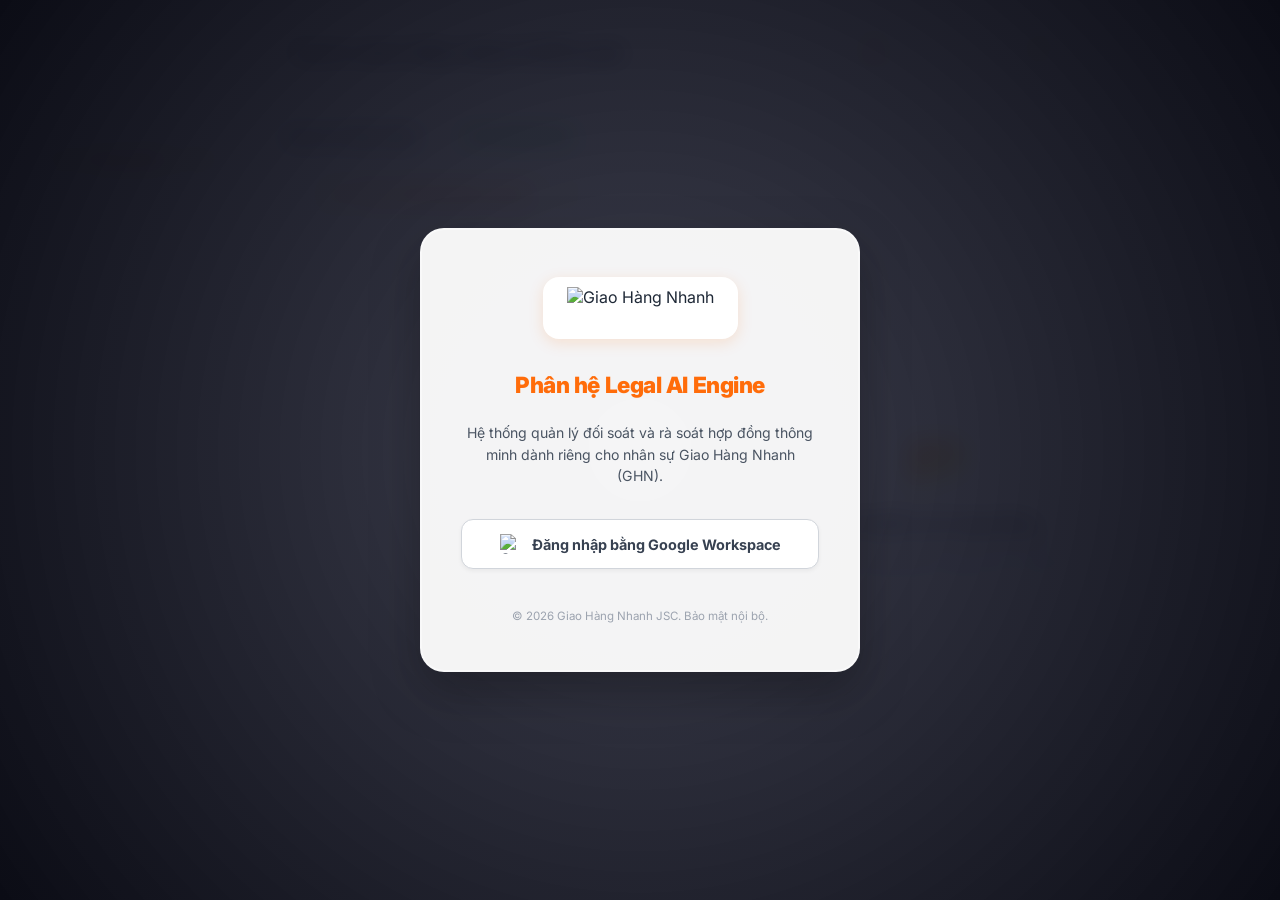
==== commit 786db1c0: "Update authentication flow, add user management, remove default mock accounts" ====
--- a/index.html
+++ b/index.html
@@ -3,6 +3,8 @@
 <head>
   <meta charset="UTF-8">
   <meta name="viewport" content="width=device-width, initial-scale=1.0">
+  <meta name="robots" content="noindex, nofollow">
+  <meta name="referrer" content="strict-origin-when-cross-origin">
   <title>GHN Legal AI - Hệ thống đối soát hợp đồng</title>
   <meta name="description" content="Trung tâm quản lý tập trung, tự động phân loại và đối soát hợp đồng thông minh bằng trí tuệ nhân tạo.">
   <link rel="stylesheet" href="styles.css">
@@ -18,7 +20,14 @@
         <img src="https://cdn.hstatic.net/themes/200000472237/1001423864/14/logo.png?v=2850" alt="Giao Hàng Nhanh" style="height: 38px; width: auto; object-fit: contain;">
       </div>
 
-
+      <nav class="sidebar-nav" style="flex: 1; padding: 20px 16px; display: flex; flex-direction: column; gap: 8px;">
+        <a href="index.html" class="nav-item active" style="padding: 10px 16px; color: var(--accent); background: rgba(255, 108, 10, 0.1); border-radius: 8px; font-weight: 600; text-decoration: none; display: flex; align-items: center; gap: 10px;">
+          <span>🏠</span> Trang chủ
+        </a>
+        <a href="users.html" class="nav-item" id="nav-users" style="padding: 10px 16px; color: var(--text-secondary); border-radius: 8px; font-weight: 600; text-decoration: none; display: none; align-items: center; gap: 10px; transition: var(--transition);">
+          <span>👥</span> Quản lý người dùng
+        </a>
+      </nav>
       <div class="sidebar-footer">
         <!-- Logged in User Profile Section -->
         <div id="user-profile-section" class="user-profile-section" style="display: none;">
@@ -273,34 +282,6 @@
       </div>
       
       <div class="oauth-body">
-        <div class="account-list">
-          <div class="account-item" data-email="admin@ghn.vn" data-name="Nguyễn Hữu Nam" data-avatar="NHN" data-role="admin">
-            <div class="account-avatar admin">NHN</div>
-            <div class="account-details">
-              <span class="account-name">Nguyễn Hữu Nam <span class="badge-role admin">Admin</span></span>
-              <span class="account-email">admin@ghn.vn</span>
-            </div>
-          </div>
-          
-          <div class="account-item" data-email="reviewer@ghn.vn" data-name="Trần Thị Mai" data-avatar="TTM" data-role="reviewer">
-            <div class="account-avatar reviewer">TTM</div>
-            <div class="account-details">
-              <span class="account-name">Trần Thị Mai <span class="badge-role reviewer">Reviewer</span></span>
-              <span class="account-email">reviewer@ghn.vn</span>
-            </div>
-          </div>
-          
-          <div class="account-item" data-email="sale@ghn.vn" data-name="Lê Văn An" data-avatar="LVA" data-role="sale">
-            <div class="account-avatar sale">LVA</div>
-            <div class="account-details">
-              <span class="account-name">Lê Văn An <span class="badge-role sale">Business User</span></span>
-              <span class="account-email">sale@ghn.vn</span>
-            </div>
-          </div>
-        </div>
-        
-        <div class="oauth-divider">Hoặc</div>
-        
         <div class="custom-login-form">
           <div style="display: flex; gap: 8px;">
             <input type="email" id="custom-email-input" placeholder="nhanvien@ghn.vn" style="flex-grow: 1; padding: 10px; border: 1px solid #e5e7eb; border-radius: 6px; font-family: inherit; font-size: 0.85rem; outline: none;">
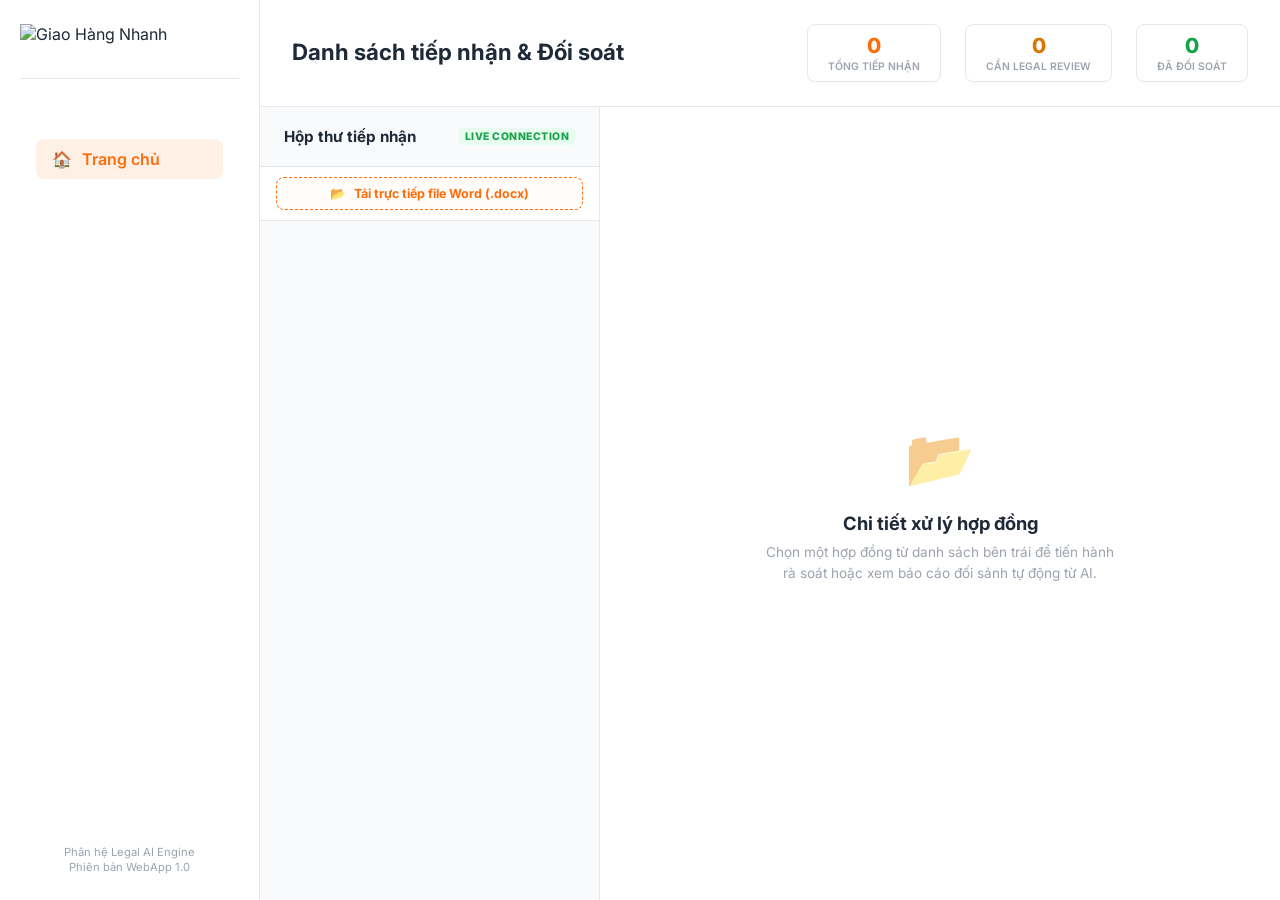
==== commit 0689865d: "Integrate Firebase Auth & Firestore" ====
--- a/index.html
+++ b/index.html
@@ -282,13 +282,13 @@
       </div>
       
       <div class="oauth-body">
-        <div class="custom-login-form">
-          <div style="display: flex; gap: 8px;">
-            <input type="email" id="custom-email-input" placeholder="nhanvien@ghn.vn" style="flex-grow: 1; padding: 10px; border: 1px solid #e5e7eb; border-radius: 6px; font-family: inherit; font-size: 0.85rem; outline: none;">
-            <button id="btn-custom-login-submit" style="background: #ff6c0a; color: #fff; border: none; padding: 10px 16px; border-radius: 6px; font-family: inherit; font-size: 0.85rem; font-weight: 700; cursor: pointer;">Đăng nhập</button>
-          </div>
-          <p id="custom-login-error" class="error-msg" style="color: var(--danger); font-size: 0.72rem; margin-top: 6px; display: none; text-align: left; font-weight: 600;">Chỉ chấp nhận email tên miền @ghn.vn!</p>
-        </div>
+        <div style="text-align: center; margin: 20px 0;">
+          <button id="btn-firebase-google-login" style="background: #fff; color: #3c4043; border: 1px solid #dadce0; padding: 10px 24px; border-radius: 4px; font-family: 'Google Sans',Roboto,Arial,sans-serif; font-size: 14px; font-weight: 500; cursor: pointer; display: inline-flex; align-items: center; gap: 10px; box-shadow: 0 1px 2px 0 rgba(60,64,67,0.30), 0 1px 3px 1px rgba(60,64,67,0.15);">
+            <svg version="1.1" xmlns="http://www.w3.org/2000/svg" width="18px" height="18px" viewBox="0 0 48 48" class="abcRioButtonSvg"><g><path fill="#EA4335" d="M24 9.5c3.54 0 6.71 1.22 9.21 3.6l6.85-6.85C35.9 2.38 30.47 0 24 0 14.62 0 6.51 5.38 2.56 13.22l7.98 6.19C12.43 13.72 17.74 9.5 24 9.5z"></path><path fill="#4285F4" d="M46.98 24.55c0-1.57-.15-3.09-.38-4.55H24v9.02h12.94c-.58 2.96-2.26 5.48-4.78 7.18l7.73 6c4.51-4.18 7.09-10.36 7.09-17.65z"></path><path fill="#FBBC05" d="M10.53 28.59c-.48-1.45-.76-2.99-.76-4.59s.27-3.14.76-4.59l-7.98-6.19C.92 16.46 0 20.12 0 24c0 3.88.92 7.54 2.56 10.78l7.97-6.19z"></path><path fill="#34A853" d="M24 48c6.48 0 11.93-2.13 15.89-5.81l-7.73-6c-2.15 1.45-4.92 2.3-8.16 2.3-6.26 0-11.57-4.22-13.47-9.91l-7.98 6.19C6.51 42.62 14.62 48 24 48z"></path><path fill="none" d="M0 0h48v48H0z"></path></g></svg>
+            Đăng nhập với Google
+          </button>
+        </div>
+        <p id="custom-login-error" class="error-msg" style="color: var(--danger); font-size: 0.85rem; margin-top: 10px; display: none; text-align: center; font-weight: 600;">Chỉ chấp nhận email tên miền @ghn.vn!</p>
       </div>
       
       <div class="oauth-footer">
@@ -299,7 +299,6 @@
 
   <!-- JavaScript and Database -->
   <script src="https://cdnjs.cloudflare.com/ajax/libs/mammoth/1.6.0/mammoth.browser.min.js"></script>
-  <script src="mock_db.js"></script>
-  <script src="app.js"></script>
+  <script type="module" src="app.js"></script>
 </body>
 </html>
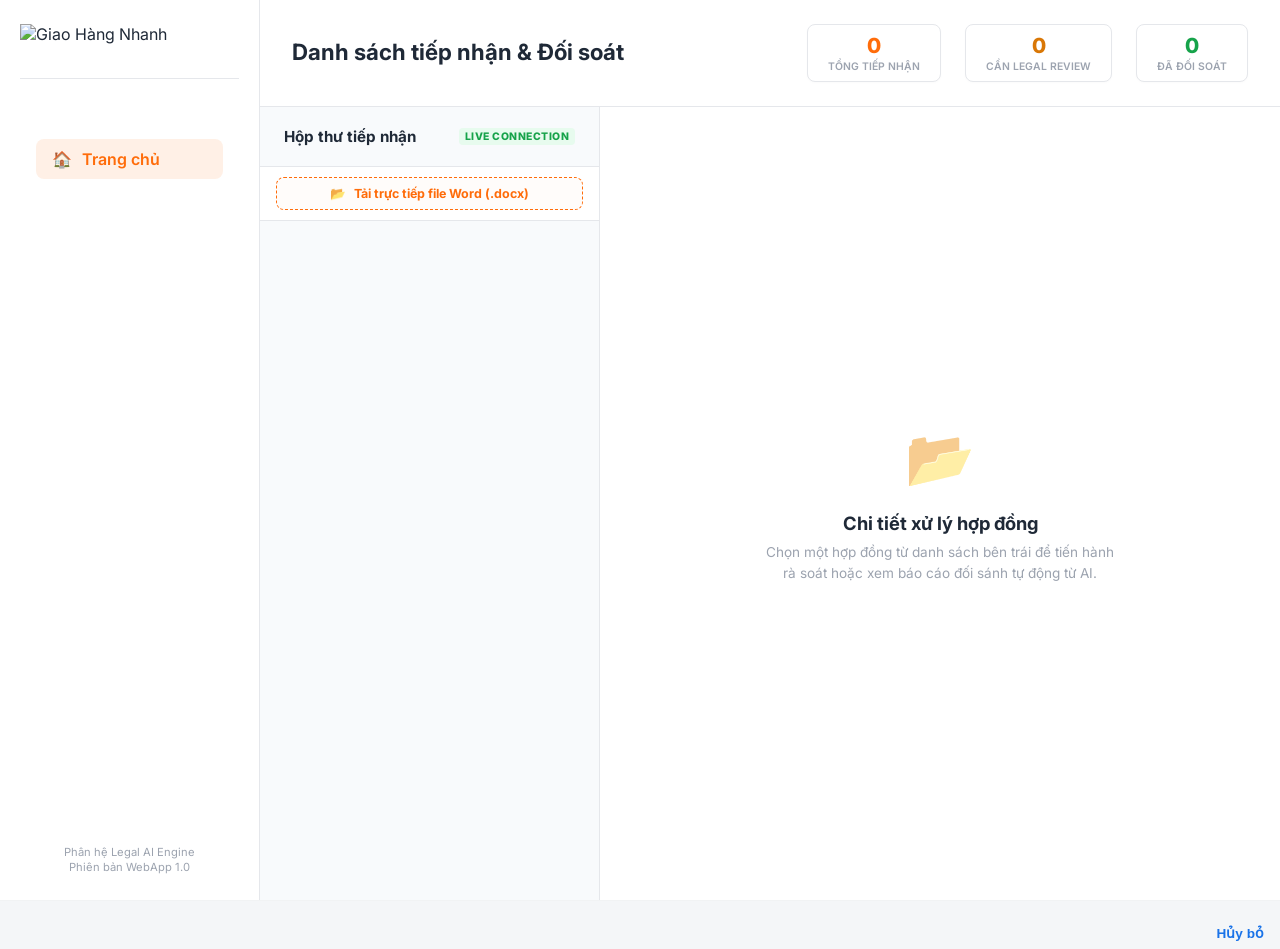
==== commit 3b189e3e: "Bind Google SignIn directly to main button and fix DOM timing" ====
--- a/index.html
+++ b/index.html
@@ -272,25 +272,6 @@
     </div>
   </div>
 
-  <!-- Simulated Google OAuth Account Chooser Modal -->
-  <div id="oauth-modal" class="oauth-modal" style="display: none;">
-    <div class="oauth-card">
-      <div class="oauth-header">
-        <img src="https://www.gstatic.com/images/branding/product/1x/gsa_512dp.png" alt="Google Logo" style="height: 24px;">
-        <h3>Đăng nhập bằng tài khoản Google</h3>
-        <p>để tiếp tục đến ghn.vn</p>
-      </div>
-      
-      <div class="oauth-body">
-        <div style="text-align: center; margin: 20px 0;">
-          <button id="btn-firebase-google-login" style="background: #fff; color: #3c4043; border: 1px solid #dadce0; padding: 10px 24px; border-radius: 4px; font-family: 'Google Sans',Roboto,Arial,sans-serif; font-size: 14px; font-weight: 500; cursor: pointer; display: inline-flex; align-items: center; gap: 10px; box-shadow: 0 1px 2px 0 rgba(60,64,67,0.30), 0 1px 3px 1px rgba(60,64,67,0.15);">
-            <svg version="1.1" xmlns="http://www.w3.org/2000/svg" width="18px" height="18px" viewBox="0 0 48 48" class="abcRioButtonSvg"><g><path fill="#EA4335" d="M24 9.5c3.54 0 6.71 1.22 9.21 3.6l6.85-6.85C35.9 2.38 30.47 0 24 0 14.62 0 6.51 5.38 2.56 13.22l7.98 6.19C12.43 13.72 17.74 9.5 24 9.5z"></path><path fill="#4285F4" d="M46.98 24.55c0-1.57-.15-3.09-.38-4.55H24v9.02h12.94c-.58 2.96-2.26 5.48-4.78 7.18l7.73 6c4.51-4.18 7.09-10.36 7.09-17.65z"></path><path fill="#FBBC05" d="M10.53 28.59c-.48-1.45-.76-2.99-.76-4.59s.27-3.14.76-4.59l-7.98-6.19C.92 16.46 0 20.12 0 24c0 3.88.92 7.54 2.56 10.78l7.97-6.19z"></path><path fill="#34A853" d="M24 48c6.48 0 11.93-2.13 15.89-5.81l-7.73-6c-2.15 1.45-4.92 2.3-8.16 2.3-6.26 0-11.57-4.22-13.47-9.91l-7.98 6.19C6.51 42.62 14.62 48 24 48z"></path><path fill="none" d="M0 0h48v48H0z"></path></g></svg>
-            Đăng nhập với Google
-          </button>
-        </div>
-        <p id="custom-login-error" class="error-msg" style="color: var(--danger); font-size: 0.85rem; margin-top: 10px; display: none; text-align: center; font-weight: 600;">Chỉ chấp nhận email tên miền @ghn.vn!</p>
-      </div>
-      
       <div class="oauth-footer">
         <button id="btn-oauth-cancel" class="btn-cancel">Hủy bỏ</button>
       </div>
